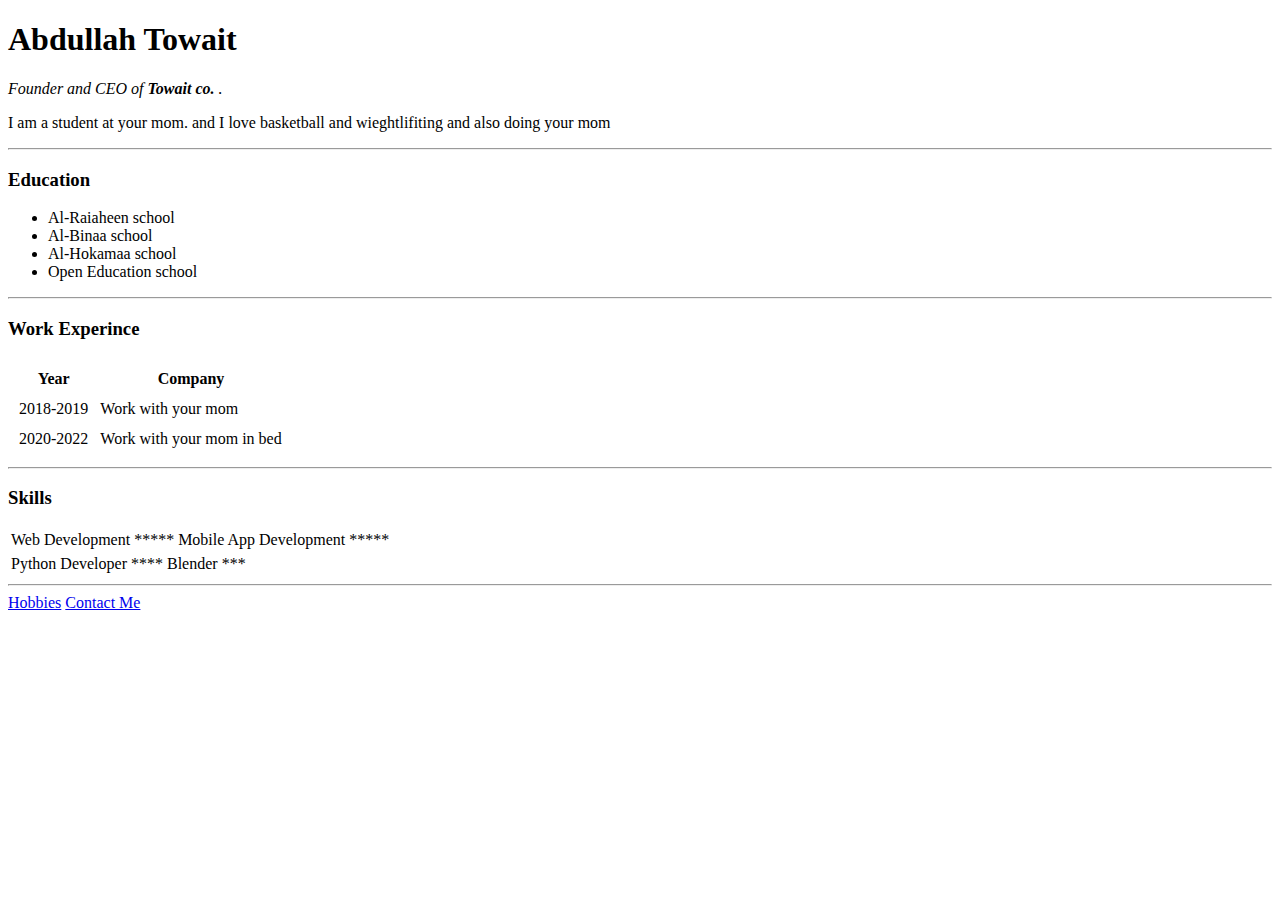
==== index.html @ 5e8a64ec "initial cv files" ====
<!DOCTYPE html>
<html lang="en" dir="ltr">

<head>
  <meta charset="utf-8">
  <title>My Website</title>
</head>

<body>
  <h1>Abdullah Towait</h1>
  <p><em>Founder and CEO of <strong>Towait co. </strong>.</em></p>
  <p>I am a student at your mom. and I love basketball and wieghtlifiting and also doing your mom</p>
  <hr>
  <h3>Education</h3>
  <ul>
    <li>Al-Raiaheen school</li>
    <li>Al-Binaa school</li>
    <li>Al-Hokamaa school</li>
    <li>Open Education school</li>
  </ul>

  <hr>

  <h3>Work Experince</h3>
  <table cellspacing="10">
    <tr>
      <th>Year</th>
      <th>Company</th>
    </tr>
    <tr>
      <td>2018-2019</td>
      <td>Work with your mom</td>
    </tr>
    <tr>
      <td>2020-2022</td>
      <td>Work with your mom in bed</td>
    </tr>
  </table>

  <hr>

  <h3>Skills</h3>
  <table cellspacing="10">
    <tr>
      <table>
        <tr>
          <td>Web Development</td>
          <td>*****</td>
          <td>Mobile App Development</td>
          <td>*****</td>
        </tr>
      </table>
    </tr>
    <tr>
      <table>
        <tr>
          <td>Python Developer</td>
          <td>****</td>
          <td>Blender</td>
          <td>***</td>
        </tr>
      </table>
    </tr>
  </table>

  <hr>

  <a href="hobbies.html">Hobbies</a>

  <a href="contact.html">Contact Me</a>
</body>

</html>
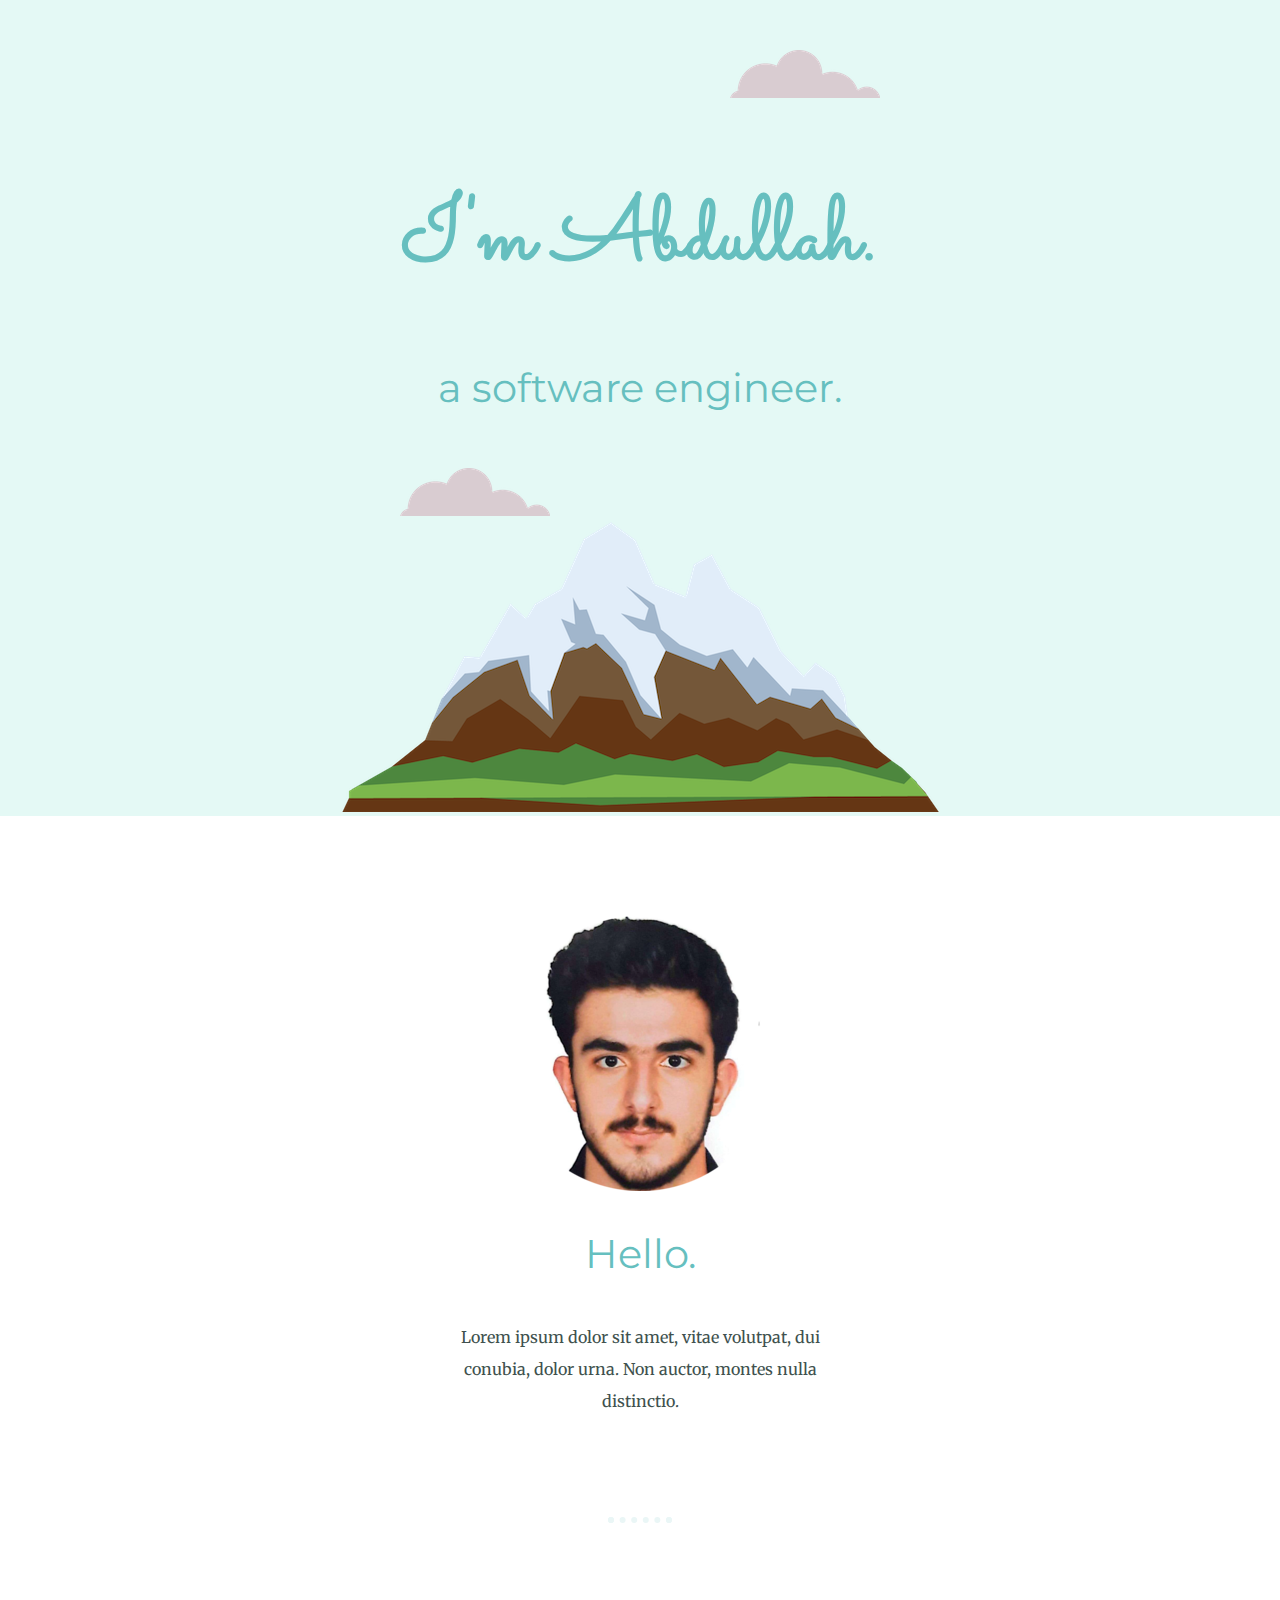
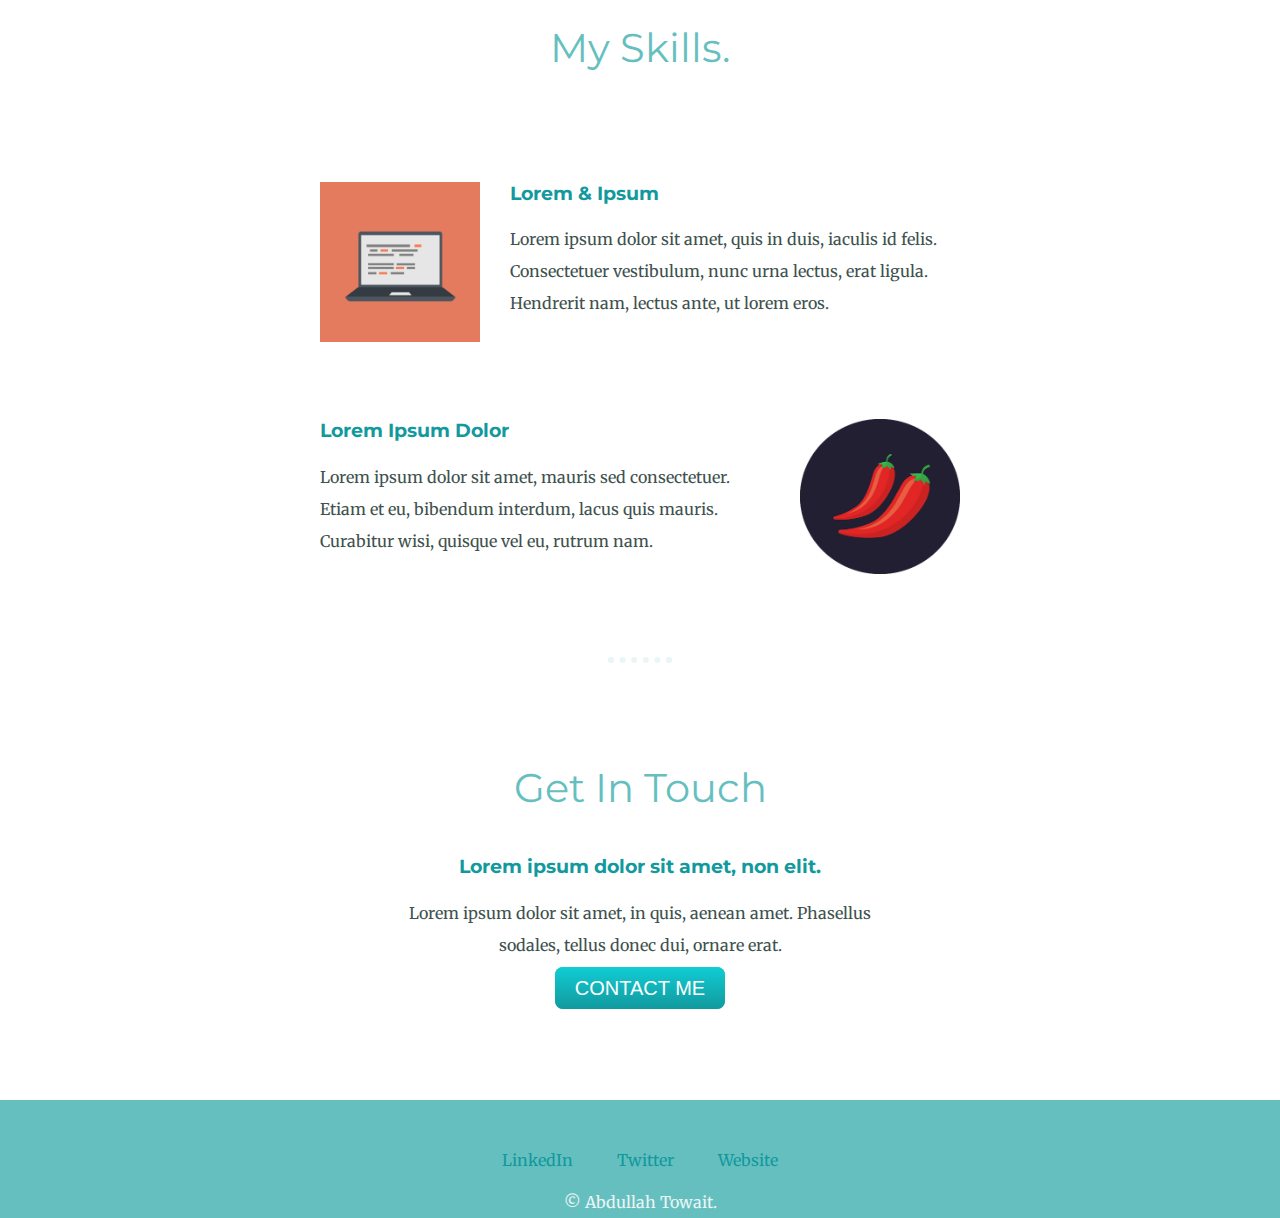
==== commit a2e41be3: "Add files via upload" ====
--- a/index.html
+++ b/index.html
@@ -3,71 +3,59 @@
 
 <head>
   <meta charset="utf-8">
-  <title>My Website</title>
+  <title>Abdullah Towait</title>
+  <link rel="stylesheet" type="text/css" href="css/styles.css">
+  <link rel="icon" href="favicon.ico">
+  <link rel="preconnect" href="https://fonts.googleapis.com">
+  <link rel="preconnect" href="https://fonts.gstatic.com" crossorigin>
+  <link href="https://fonts.googleapis.com/css2?family=Merriweather&family=Montserrat&family=Sacramento&display=swap" rel="stylesheet">
 </head>
 
 <body>
-  <h1>Abdullah Towait</h1>
-  <p><em>Founder and CEO of <strong>Towait co. </strong>.</em></p>
-  <p>I am a student at your mom. and I love basketball and wieghtlifiting and also doing your mom</p>
-  <hr>
-  <h3>Education</h3>
-  <ul>
-    <li>Al-Raiaheen school</li>
-    <li>Al-Binaa school</li>
-    <li>Al-Hokamaa school</li>
-    <li>Open Education school</li>
-  </ul>
+  <div class="top-container">
+    <img class="top-cloud" src="images/cloud.png" alt="cloud-img">
+    <h1>I'm Abdullah.</h1>
+    <h2>a software engineer.</h2>
+    <img class="bottom-cloud" src="images/cloud.png" alt="cloud-img">
+    <img src="images/mountain.png" alt="mountain-img">
+  </div>
 
-  <hr>
+  <div class="middle-container">
+    <div class="profile">
+      <img src="images/me.png" alt="me-img">
+      <h2>Hello.</h2>
+      <p class="intro">Lorem ipsum dolor sit amet, vitae volutpat, dui conubia, dolor urna. Non auctor, montes nulla distinctio.</p>
+    </div>
+    <hr>
+    <div class="skills">
+      <h2>My Skills.</h2>
+      <div class="skill-row">
+        <img class="code-img" src="images/computer.png" alt="">
+        <h3>Lorem & Ipsum</h3>
+        <p>Lorem ipsum dolor sit amet, quis in duis, iaculis id felis. Consectetuer vestibulum, nunc urna lectus, erat ligula. Hendrerit nam, lectus ante, ut lorem eros.</p>
+      </div>
+      <div class="skill-row">
+        <img class="chilli-img" src="images/chillies.png" alt="">
+        <h3>Lorem Ipsum Dolor</h3>
+        <p>Lorem ipsum dolor sit amet, mauris sed consectetuer. Etiam et eu, bibendum interdum, lacus quis mauris. Curabitur wisi, quisque vel eu, rutrum nam.</p>
+      </div>
+    </div>
+    <hr>
+    <div class="contact-me">
+      <h2>Get In Touch</h2>
+      <h3>Lorem ipsum dolor sit amet, non elit.</h3>
+      <p>Lorem ipsum dolor sit amet, in quis, aenean amet. Phasellus sodales, tellus donec dui, ornare erat.</p>
+      <a class="btn" href="mailto:abdo.personal99@email.com">CONTACT ME</a>
+    </div>
+  </div>
 
-  <h3>Work Experince</h3>
-  <table cellspacing="10">
-    <tr>
-      <th>Year</th>
-      <th>Company</th>
-    </tr>
-    <tr>
-      <td>2018-2019</td>
-      <td>Work with your mom</td>
-    </tr>
-    <tr>
-      <td>2020-2022</td>
-      <td>Work with your mom in bed</td>
-    </tr>
-  </table>
+  <div class="bottom-container">
+    <a class="footer-link" href="https://www.linkedin.com/">LinkedIn</a>
+    <a class="footer-link" href="https://twitter.com/">Twitter</a>
+    <a class="footer-link" href="https://www.appbrewery.co/">Website</a>
+    <p class="cr">© Abdullah Towait.</p>
+  </div>
 
-  <hr>
-
-  <h3>Skills</h3>
-  <table cellspacing="10">
-    <tr>
-      <table>
-        <tr>
-          <td>Web Development</td>
-          <td>*****</td>
-          <td>Mobile App Development</td>
-          <td>*****</td>
-        </tr>
-      </table>
-    </tr>
-    <tr>
-      <table>
-        <tr>
-          <td>Python Developer</td>
-          <td>****</td>
-          <td>Blender</td>
-          <td>***</td>
-        </tr>
-      </table>
-    </tr>
-  </table>
-
-  <hr>
-
-  <a href="hobbies.html">Hobbies</a>
-
-  <a href="contact.html">Contact Me</a>
 </body>
 
 </html>
--- a/css/styles.css
+++ b/css/styles.css
@@ -0,0 +1,133 @@
+body {
+  color: #40514E;
+  margin: 0;
+  text-align: center;
+  font-family: 'Merriweather', serif;
+}
+
+h1 {
+  margin: 50px auto 0 auto;
+  font-family: 'Sacramento', cursive;
+  font-size: 5.625rem;
+  color: #66BFBF;
+  line-height: 2;
+}
+
+h2 {
+  font-family: 'Montserrat', sans-serif;
+  font-size: 2.5rem;
+  font-weight: normal;
+  color: #66BFBF;
+  padding-bottom: 10px;
+}
+
+h3 {
+  font-family: 'Montserrat', sans-serif;
+  color: #11999E;
+}
+
+a {
+  margin-: 10px;
+  color: #11999E;
+  margin: 10px 20px;
+  text-decoration: none;
+}
+
+hr {
+  border: dotted #EAF6F6 6px;
+  border-bottom: none;
+  width: 4%;
+  margin: 100px auto;
+}
+
+p {
+  line-height: 2;
+}
+
+.top-container {
+  padding-top: 100px;
+  background-color: #E4F9F5;
+  position: relative;
+}
+
+.middle-container {
+  margin: 100px 0;
+}
+
+.skill-row {
+  width: 50%;
+  margin: 100px auto;
+  text-align: left;
+}
+
+.code-img {
+  margin-right: 30px;
+  width: 25%;
+  float: left;
+}
+
+.chilli-img {
+  margin-left: 30px;
+  width: 25%;
+  float: right;
+}
+
+.intro {
+  width: 30%;
+  margin: auto;
+}
+
+.contact-me {
+  width: 40%;
+  margin: 40px auto;
+}
+
+.bottom-container {
+  padding-top: 50px;
+  background-color: #66BFBF;
+}
+
+
+.cr {
+  color: #EAF6F6;
+  margin-bottom: 0;
+}
+
+.top-cloud {
+  position: absolute;
+  right: 400px;
+  top: 50px
+}
+
+.bottom-cloud {
+  position: absolute;
+  left: 400px;
+  bottom: 300px;
+}
+
+.btn {
+  background: #11cdd4;
+  background-image: -webkit-linear-gradient(top, #11cdd4, #11999e);
+  background-image: -moz-linear-gradient(top, #11cdd4, #11999e);
+  background-image: -ms-linear-gradient(top, #11cdd4, #11999e);
+  background-image: -o-linear-gradient(top, #11cdd4, #11999e);
+  background-image: linear-gradient(to bottom, #11cdd4, #11999e);
+  -webkit-border-radius: 8;
+  -moz-border-radius: 8;
+  border-radius: 8px;
+  font-family: Arial;
+  color: #ffffff;
+  font-size: 20px;
+  padding: 10px 20px 10px 20px;
+  text-decoration: none;
+}
+
+.btn:hover {
+  background: #30e3cb;
+  background-image: -webkit-linear-gradient(top, #30e3cb, #2bc4ad);
+  background-image: -moz-linear-gradient(top, #30e3cb, #2bc4ad);
+  background-image: -ms-linear-gradient(top, #30e3cb, #2bc4ad);
+  background-image: -o-linear-gradient(top, #30e3cb, #2bc4ad);
+  background-image: linear-gradient(to bottom, #30e3cb, #2bc4ad);
+  text-decoration: none;
+}
